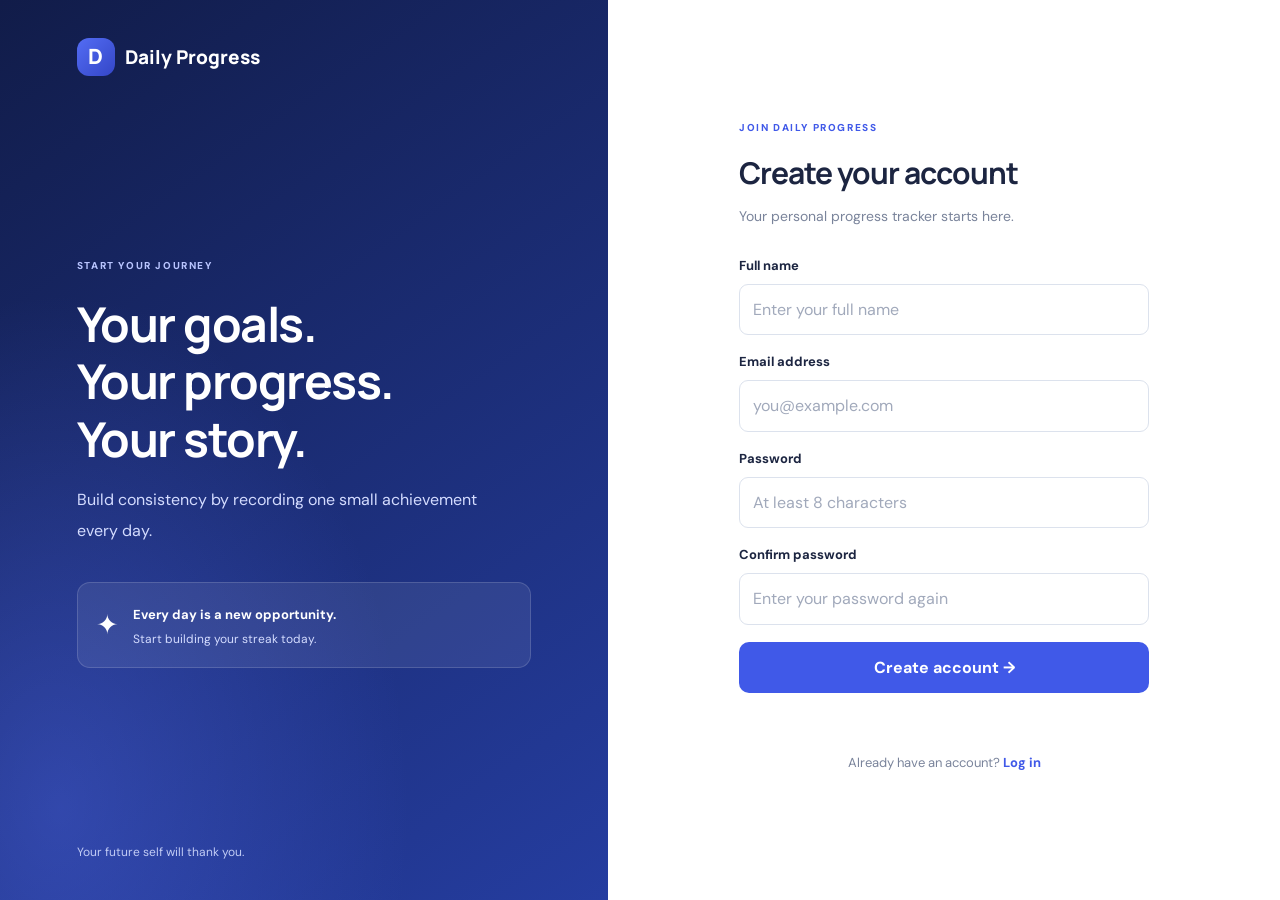
==== src/main/resources/static/signup.html @ e649d634 "Daily Progress Tracker" ====
<!DOCTYPE html>
<html lang="en">
<head>
    <meta charset="UTF-8">
    <meta name="viewport" content="width=device-width, initial-scale=1.0">
    <title>Create Account | Daily Progress</title>
    <link rel="stylesheet" href="style.css">
    <script src="auth.js" defer></script>
</head>
<body class="auth-page">

    <main class="auth-layout">
        <section class="auth-brand-panel">
            <a href="/signup.html" class="brand brand-light">
                <span class="brand-icon">D</span>
                <span>Daily Progress</span>
            </a>

            <div class="auth-promo">
                <span class="eyebrow">START YOUR JOURNEY</span>
                <h1>Your goals.<br>Your progress.<br>Your story.</h1>
                <p>Build consistency by recording one small achievement every day.</p>

                <div class="promo-stat">
                    <span class="promo-flame">✦</span>
                    <div>
                        <strong>Every day is a new opportunity.</strong>
                        <p>Start building your streak today.</p>
                    </div>
                </div>
            </div>
            <p class="brand-footer">Your future self will thank you.</p>
        </section>

        <section class="auth-form-panel">
            <div class="auth-form-container">
                <span class="eyebrow">JOIN DAILY PROGRESS</span>
                <h2>Create your account</h2>
                <p class="auth-description">Your personal progress tracker starts here.</p>

                <form id="signupForm">
                    <div class="form-group">
                        <label for="fullName">Full name</label>
                        <input
                            type="text"
                            id="fullName"
                            autocomplete="name"
                            placeholder="Enter your full name"
                            maxlength="100"
                            required>
                    </div>

                    <div class="form-group">
                        <label for="email">Email address</label>
                        <input
                            type="email"
                            id="email"
                            autocomplete="email"
                            placeholder="you@example.com"
                            maxlength="254"
                            required>
                    </div>

                    <div class="form-group">
                        <label for="password">Password</label>
                        <input
                            type="password"
                            id="password"
                            autocomplete="new-password"
                            placeholder="At least 8 characters"
                            minlength="8"
                            required>
                    </div>

                    <div class="form-group">
                        <label for="confirmPassword">Confirm password</label>
                        <input
                            type="password"
                            id="confirmPassword"
                            autocomplete="new-password"
                            placeholder="Enter your password again"
                            minlength="8"
                            required>
                    </div>

                    <button type="submit" id="signupButton" class="button button-primary full-width">
                        Create account →
                    </button>

                    <p id="authMessage" class="message" role="status"></p>
                </form>

                <p class="auth-switch">
                    Already have an account?
                    <a href="/login.html">Log in</a>
                </p>
            </div>
        </section>
    </main>

</body>
</html>
---- src/main/resources/static/style.css ----
@import url('https://fonts.googleapis.com/css2?family=DM+Sans:wght@400;500;600;700&family=Manrope:wght@400;500;600;700;800&display=swap');

:root {
    --navy: #172554;
    --blue: #4059e8;
    --blue-dark: #3045c6;
    --background: #f5f7fc;
    --surface: #ffffff;
    --text: #1c2541;
    --muted: #7a849b;
    --border: #e6eaf2;
    --green: #16865b;
    --red: #c62828;
    --shadow: 0 8px 30px rgba(25, 39, 75, 0.055);
}

* {
    box-sizing: border-box;
}

body {
    margin: 0;
    font-family: "DM Sans", Arial, sans-serif;
    background: var(--background);
    color: var(--text);
    line-height: 1.6;
}

button,
input,
textarea,
select {
    font: inherit;
}

button,
a {
    -webkit-tap-highlight-color: transparent;
}

a {
    color: var(--blue);
    text-decoration: none;
}

a:hover {
    text-decoration: underline;
}

h1,
h2,
h3,
p {
    margin-top: 0;
}

h1,
h2,
h3,
.brand {
    font-family: "Manrope", Arial, sans-serif;
}

/* Shared navigation */

.navbar {
    background: var(--surface);
    border-bottom: 1px solid var(--border);
    padding: 18px max(5%, calc((100% - 1200px) / 2));
    display: flex;
    justify-content: space-between;
    align-items: center;
    gap: 20px;
}

.brand {
    display: inline-flex;
    align-items: center;
    gap: 10px;
    font-size: 19px;
    font-weight: 800;
    color: var(--text);
    white-space: nowrap;
}

.brand:hover {
    text-decoration: none;
}

.brand-icon {
    width: 38px;
    height: 38px;
    border-radius: 12px;
    display: grid;
    place-items: center;
    color: white;
    background: linear-gradient(135deg, #536cf4, #3446c7);
    font-size: 21px;
    font-weight: 800;
}

.nav-actions {
    display: flex;
    align-items: center;
    gap: 16px;
}

.today-label {
    color: var(--muted);
    font-size: 13px;
}

/* Buttons */

.button {
    display: inline-flex;
    align-items: center;
    justify-content: center;
    gap: 8px;
    border: 1px solid transparent;
    border-radius: 10px;
    padding: 12px 18px;
    font-weight: 700;
    cursor: pointer;
    transition: background 0.2s, transform 0.2s;
}

.button:hover {
    transform: translateY(-1px);
}

.button:disabled {
    opacity: 0.65;
    cursor: wait;
    transform: none;
}

.button-primary {
    color: white;
    background: var(--blue);
}

.button-primary:hover {
    background: var(--blue-dark);
}

.button-outline {
    background: white;
    border-color: var(--border);
    color: var(--text);
}

.button-outline:hover {
    background: #f3f5fa;
}

.full-width {
    width: 100%;
}

/* Dashboard */

.dashboard-container {
    max-width: 1200px;
    padding: 0 24px;
    margin: 34px auto;
}

.welcome-section {
    display: flex;
    align-items: center;
    justify-content: space-between;
    gap: 20px;
    padding: 20px 0 28px;
}

.welcome-section h1 {
    font-size: clamp(28px, 4vw, 39px);
    letter-spacing: -1.5px;
    margin: 10px 0;
    line-height: 1.25;
}

.welcome-section h1 span {
    color: var(--blue);
}

.welcome-section p {
    color: var(--muted);
    margin-bottom: 0;
}

.eyebrow {
    display: inline-block;
    color: var(--blue);
    font-size: 10px;
    letter-spacing: 1.6px;
    font-weight: 800;
}

.welcome-symbol {
    display: grid;
    place-items: center;
    width: 76px;
    height: 76px;
    flex-shrink: 0;
    border-radius: 24px;
    background: #e9edff;
    color: var(--blue);
    font-size: 42px;
}

.stats-grid {
    display: grid;
    grid-template-columns: repeat(4, minmax(0, 1fr));
    gap: 18px;
    margin-bottom: 24px;
}

.stat-card {
    background: var(--surface);
    padding: 22px;
    border: 1px solid var(--border);
    border-radius: 16px;
    box-shadow: var(--shadow);
    min-width: 0;
}

.streak-card {
    background: linear-gradient(135deg, #fff9ef, #fff);
    border-color: #f5e8d4;
}

.stat-heading {
    display: flex;
    justify-content: space-between;
    align-items: center;
    gap: 8px;
    color: var(--muted);
    font-size: 13px;
    font-weight: 600;
}

.stat-icon {
    font-size: 20px;
}

.stat-number {
    display: flex;
    align-items: baseline;
    gap: 7px;
    margin: 15px 0 6px;
}

.stat-number strong {
    font-family: "Manrope", Arial, sans-serif;
    font-size: 34px;
    line-height: 1.2;
    letter-spacing: -1px;
}

.stat-number > span {
    color: var(--muted);
    font-size: 13px;
}

.stat-card p {
    color: var(--muted);
    font-size: 12px;
    margin: 0;
}

/* Content panels */

.content-grid {
    display: grid;
    grid-template-columns: minmax(280px, 0.85fr) minmax(0, 1.4fr);
    gap: 24px;
    align-items: start;
}

.panel {
    min-width: 0;
    padding: 25px;
    background: var(--surface);
    border: 1px solid var(--border);
    border-radius: 16px;
    box-shadow: var(--shadow);
}

.panel-heading {
    display: flex;
    align-items: center;
    justify-content: space-between;
    gap: 14px;
    margin-bottom: 24px;
}

.panel-heading h2 {
    font-size: 19px;
    letter-spacing: -0.5px;
    margin: 5px 0 0;
}

.heading-symbol {
    width: 39px;
    height: 39px;
    display: grid;
    place-items: center;
    border-radius: 12px;
    background: #eef0ff;
    color: var(--blue);
    font-size: 26px;
}

.history-count {
    padding: 6px 10px;
    border-radius: 8px;
    background: #f0f2ff;
    color: var(--blue);
    font-size: 12px;
    white-space: nowrap;
}

/* Forms */

form {
    display: flex;
    flex-direction: column;
    gap: 9px;
}

.form-group {
    display: flex;
    flex-direction: column;
    gap: 7px;
    margin-bottom: 8px;
}

.form-group label {
    font-size: 13px;
    font-weight: 700;
}

.form-group input,
.form-group textarea,
.form-group select {
    display: block;
    width: 100%;
    min-width: 0;
    padding: 12px 13px;
    border: 1px solid #dce2ed;
    border-radius: 9px;
    color: var(--text);
    background: #fff;
    outline: none;
    transition: border-color 0.2s, box-shadow 0.2s;
}

.form-group input,
.form-group select {
    min-height: 45px;
}

.form-group textarea {
    resize: vertical;
    min-height: 100px;
}

.form-group input::placeholder,
.form-group textarea::placeholder {
    color: #a1a9bb;
}

.form-group input:focus,
.form-group textarea:focus,
.form-group select:focus {
    border-color: var(--blue);
    box-shadow: 0 0 0 3px rgba(64, 89, 232, 0.11);
}

.message {
    min-height: 20px;
    margin: 6px 0 0;
    font-size: 13px;
    overflow-wrap: anywhere;
}

.message.error {
    color: var(--red);
}

.message.success {
    color: var(--green);
}

/* Task history */

.task-list {
    display: flex;
    flex-direction: column;
    gap: 13px;
}

.task-card {
    padding: 17px;
    border: 1px solid var(--border);
    border-radius: 12px;
    background: #fff;
    min-width: 0;
}

.task-card-top {
    display: flex;
    align-items: flex-start;
    justify-content: space-between;
    gap: 12px;
}

.task-card h3 {
    margin: 0 0 5px;
    font-size: 16px;
    overflow-wrap: anywhere;
}

.task-date {
    color: var(--muted);
    font-size: 12px;
}

.task-description {
    margin: 12px 0;
    color: #64708a;
    font-size: 13px;
    white-space: pre-wrap;
    overflow-wrap: anywhere;
}

.status {
    flex-shrink: 0;
    display: inline-block;
    padding: 5px 9px;
    border-radius: 20px;
    font-size: 10px;
    font-weight: 800;
}

.status.COMPLETED {
    color: #157347;
    background: #e4f7ec;
}

.status.IN_PROGRESS {
    color: #96620a;
    background: #fff3d6;
}

.task-actions {
    display: flex;
    gap: 8px;
    flex-wrap: wrap;
}

.task-actions .button {
    padding: 8px 11px;
    font-size: 12px;
}

.button-delete {
    background: #fff0f0;
    color: #bd3131;
}

.button-delete:hover {
    background: #ffe0e0;
}

.empty-state {
    padding: 45px 15px;
    text-align: center;
}

.empty-icon {
    margin: 0 auto 15px;
    width: 55px;
    height: 55px;
    border-radius: 17px;
    display: grid;
    place-items: center;
    background: #eef0ff;
    color: var(--blue);
    font-size: 28px;
}

.empty-state h3 {
    margin-bottom: 7px;
    font-size: 16px;
}

.empty-state p {
    color: var(--muted);
    font-size: 13px;
}

.footer {
    text-align: center;
    color: var(--muted);
    font-size: 12px;
    padding: 30px 0 10px;
}

/* Login and signup */

.auth-page {
    min-height: 100vh;
    background: #fff;
}

.auth-layout {
    display: grid;
    grid-template-columns: minmax(0, 0.95fr) minmax(0, 1.05fr);
    min-height: 100vh;
}

.auth-brand-panel {
    display: flex;
    flex-direction: column;
    justify-content: space-between;
    padding: 38px clamp(25px, 6vw, 80px);
    color: white;
    background:
        radial-gradient(ellipse at 10% 90%, rgba(89, 115, 255, 0.34), transparent 45%),
        linear-gradient(145deg, #111c49, #253da0);
}

.brand-light {
    color: white;
    align-self: flex-start;
}

.auth-promo {
    max-width: 490px;
    padding: 55px 0;
}

.auth-promo .eyebrow {
    color: #b9c5ff;
}

.auth-promo h1 {
    font-size: clamp(32px, 4vw, 48px);
    line-height: 1.2;
    letter-spacing: -1.5px;
    margin: 18px 0;
}

.auth-promo > p {
    max-width: 420px;
    color: #d4dcff;
    line-height: 1.9;
}

.promo-stat {
    display: flex;
    align-items: center;
    gap: 14px;
    margin-top: 36px;
    padding: 18px;
    border: 1px solid rgba(255, 255, 255, 0.15);
    background: rgba(255, 255, 255, 0.08);
    border-radius: 13px;
}

.promo-flame {
    font-size: 27px;
}

.promo-stat strong {
    font-size: 13px;
}

.promo-stat p {
    color: #d4dcff;
    margin: 3px 0 0;
    font-size: 12px;
}

.brand-footer {
    margin: 0;
    color: #c2ccf5;
    font-size: 12px;
}

.auth-form-panel {
    display: flex;
    justify-content: center;
    align-items: center;
    padding: 45px 25px;
}

.auth-form-container {
    width: 100%;
    max-width: 410px;
}

.auth-form-container h2 {
    margin: 10px 0 8px;
    font-size: 30px;
    letter-spacing: -1px;
}

.auth-description {
    color: var(--muted);
    font-size: 14px;
    margin-bottom: 29px;
}

.auth-form-container .auth-switch {
    text-align: center;
    color: var(--muted);
    font-size: 13px;
    margin-top: 25px;
}

.auth-switch a {
    font-weight: 700;
}

/* Responsive layout */

@media (max-width: 950px) {
    .stats-grid {
        grid-template-columns: repeat(2, minmax(0, 1fr));
    }

    .content-grid {
        grid-template-columns: 1fr;
    }

    .auth-layout {
        grid-template-columns: 1fr;
    }

    .auth-brand-panel {
        min-height: 330px;
        padding: 28px;
    }

    .auth-promo {
        padding: 35px 0 10px;
    }

    .auth-promo h1 {
        font-size: 34px;
    }

    .brand-footer {
        margin-top: 25px;
    }
}

@media (max-width: 560px) {
    .navbar {
        padding: 14px 16px;
        gap: 10px;
    }

    .brand {
        font-size: 15px;
        gap: 7px;
    }

    .brand-icon {
        width: 33px;
        height: 33px;
    }

    .nav-actions {
        gap: 8px;
    }

    .today-label {
        display: none;
    }

    .nav-actions .button {
        padding: 9px 11px;
        font-size: 12px;
    }

    .dashboard-container {
        margin: 20px auto;
        padding: 0 14px;
    }

    .welcome-section {
        padding: 10px 0 22px;
    }

    .welcome-section h1 {
        font-size: 27px;
    }

    .welcome-section p {
        font-size: 13px;
    }

    .welcome-symbol {
        width: 45px;
        height: 45px;
        border-radius: 14px;
        font-size: 27px;
    }

    .stats-grid {
        gap: 10px;
    }

    .stat-card {
        padding: 15px;
        border-radius: 12px;
    }

    .stat-heading {
        font-size: 11px;
    }

    .stat-number strong {
        font-size: 28px;
    }

    .stat-card p {
        font-size: 10px;
    }

    .panel {
        padding: 17px;
        border-radius: 12px;
    }

    .panel-heading h2 {
        font-size: 16px;
    }

    .auth-brand-panel {
        min-height: auto;
    }

    .auth-promo h1 {
        font-size: 31px;
    }

    .auth-form-panel {
        padding: 35px 20px;
    }

    .auth-form-container h2 {
        font-size: 25px;
    }
}
/* Success and error toast popup */

.toast {
    position: fixed;
    top: 24px;
    right: 24px;
    z-index: 9999;

    display: flex;
    align-items: center;
    gap: 12px;

    min-width: 300px;
    max-width: calc(100vw - 32px);
    padding: 17px 22px;

    color: white;
    background: #70ed78;
    border-radius: 4px;
    box-shadow: 0 5px 16px rgba(0, 0, 0, 0.18);

    font-size: 15px;
    font-weight: 600;

    animation: toastAppear 0.35s ease-out;
}

.toast-icon {
    font-size: 25px;
    font-weight: bold;
}

.toast.error {
    background: #e74c3c;
}

.toast.info {
    background: #4059e8;
}

.toast.hide {
    animation: toastDisappear 0.3s ease-in forwards;
}

@keyframes toastAppear {
    from {
        opacity: 0;
        transform: translateY(-15px);
    }
    to {
        opacity: 1;
        transform: translateY(0);
    }
}

@keyframes toastDisappear {
    to {
        opacity: 0;
        transform: translateY(-12px);
    }
}

@media (max-width: 480px) {
    .toast {
        top: 12px;
        right: 12px;
        left: 12px;
        min-width: 0;
    }
    
/* Compact success and error notifications */
.toast {
    position: fixed !important;
    top: 20px !important;
    right: 20px !important;
    left: auto !important;
    bottom: auto !important;

    display: flex;
    align-items: center;
    gap: 10px;

    width: max-content !important;
    min-width: 0 !important;
    max-width: calc(100vw - 40px) !important;
    padding: 12px 20px !important;

    background: #55dc72;
    color: #ffffff;
    border-radius: 6px;
    box-shadow: 0 4px 14px rgba(0, 0, 0, 0.15);

    font-size: 14px !important;
    font-weight: 600;
    z-index: 99999;
}

.toast.error {
    background: #e74c3c;
}

.toast.info {
    background: #4059e8;
}

.toast-icon {
    font-size: 20px;
    flex-shrink: 0;
}

@media (max-width: 480px) {
    .toast {
        top: 12px !important;
        right: 12px !important;
        max-width: calc(100vw - 24px) !important;
    }
}
    
}
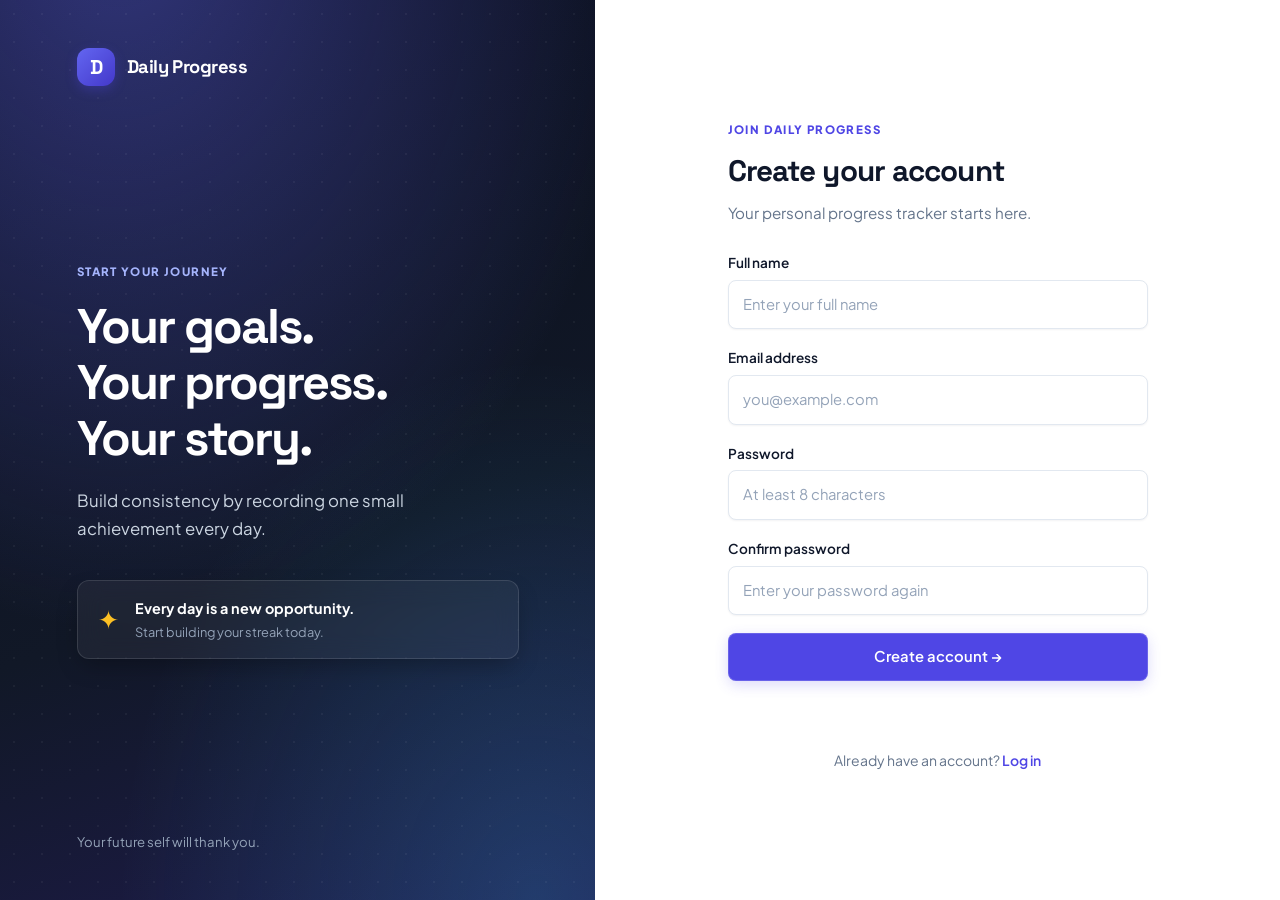
==== commit c4e045b2: "updated css" ====
--- a/src/main/resources/static/signup.html
+++ b/src/main/resources/static/signup.html
@@ -10,6 +10,7 @@
 <body class="auth-page">
 
     <main class="auth-layout">
+        <!-- Left Brand & Value Proposition Panel -->
         <section class="auth-brand-panel">
             <a href="/signup.html" class="brand brand-light">
                 <span class="brand-icon">D</span>
@@ -29,9 +30,11 @@
                     </div>
                 </div>
             </div>
+            
             <p class="brand-footer">Your future self will thank you.</p>
         </section>
 
+        <!-- Right Sign Up Form Panel -->
         <section class="auth-form-panel">
             <div class="auth-form-container">
                 <span class="eyebrow">JOIN DAILY PROGRESS</span>
--- a/src/main/resources/static/style.css
+++ b/src/main/resources/static/style.css
@@ -1,86 +1,115 @@
-@import url('https://fonts.googleapis.com/css2?family=DM+Sans:wght@400;500;600;700&family=Manrope:wght@400;500;600;700;800&display=swap');
+@import url('https://fonts.googleapis.com/css2?family=Plus+Jakarta+Sans:wght@400;500;600;700;800&family=Space+Grotesk:wght@500;600;700&display=swap');
 
 :root {
-    --navy: #172554;
-    --blue: #4059e8;
-    --blue-dark: #3045c6;
-    --background: #f5f7fc;
+    /* Brand & Accent Colors */
+    --primary: #4f46e5;
+    --primary-hover: #4338ca;
+    --primary-light: #eef2ff;
+    --primary-glow: rgba(79, 70, 229, 0.2);
+
+    /* Neutral System */
+    --background: #f8fafc;
     --surface: #ffffff;
-    --text: #1c2541;
-    --muted: #7a849b;
-    --border: #e6eaf2;
-    --green: #16865b;
-    --red: #c62828;
-    --shadow: 0 8px 30px rgba(25, 39, 75, 0.055);
-}
-
-* {
+    --surface-hover: #f1f5f9;
+    --text: #0f172a;
+    --text-muted: #64748b;
+    --text-subtle: #94a3b8;
+    --border: #e2e8f0;
+    --border-hover: #cbd5e1;
+
+    /* Status Colors */
+    --green: #10b981;
+    --green-bg: #ecfdf5;
+    --green-text: #065f46;
+    --amber: #f59e0b;
+    --amber-bg: #fffbeb;
+    --amber-text: #92400e;
+    --red: #ef4444;
+    --red-bg: #fef2f2;
+    --red-text: #991b1b;
+
+    /* Elevation & Shadows */
+    --shadow-xs: 0 1px 2px 0 rgba(15, 23, 42, 0.05);
+    --shadow-sm: 0 2px 4px -1px rgba(15, 23, 42, 0.06), 0 1px 2px -1px rgba(15, 23, 42, 0.04);
+    --shadow-md: 0 8px 24px -4px rgba(15, 23, 42, 0.08), 0 4px 8px -2px rgba(15, 23, 42, 0.04);
+    --shadow-lg: 0 20px 30px -8px rgba(15, 23, 42, 0.1), 0 10px 10px -5px rgba(15, 23, 42, 0.04);
+
+    /* Radii */
+    --radius-sm: 8px;
+    --radius-md: 12px;
+    --radius-lg: 18px;
+    --radius-full: 9999px;
+}
+
+/* Base Reset */
+*, *::before, *::after {
     box-sizing: border-box;
 }
 
 body {
     margin: 0;
-    font-family: "DM Sans", Arial, sans-serif;
+    font-family: "Plus Jakarta Sans", system-ui, -apple-system, sans-serif;
     background: var(--background);
     color: var(--text);
     line-height: 1.6;
-}
-
-button,
-input,
-textarea,
-select {
+    -webkit-font-smoothing: antialiased;
+}
+
+button, input, textarea, select {
     font: inherit;
 }
 
-button,
+button, a {
+    -webkit-tap-highlight-color: transparent;
+}
+
 a {
-    -webkit-tap-highlight-color: transparent;
-}
-
-a {
-    color: var(--blue);
+    color: var(--primary);
     text-decoration: none;
+    font-weight: 600;
+    transition: color 0.2s ease;
 }
 
 a:hover {
+    color: var(--primary-hover);
     text-decoration: underline;
 }
 
-h1,
-h2,
-h3,
-p {
+h1, h2, h3, p {
     margin-top: 0;
 }
 
-h1,
-h2,
-h3,
-.brand {
-    font-family: "Manrope", Arial, sans-serif;
-}
-
-/* Shared navigation */
+h1, h2, h3, .brand {
+    font-family: "Space Grotesk", "Plus Jakarta Sans", system-ui, sans-serif;
+    letter-spacing: -0.03em;
+}
+
+/* ==========================================================================
+   Navigation
+   ========================================================================== */
 
 .navbar {
-    background: var(--surface);
+    background: rgba(255, 255, 255, 0.85);
+    backdrop-filter: blur(12px);
+    -webkit-backdrop-filter: blur(12px);
     border-bottom: 1px solid var(--border);
-    padding: 18px max(5%, calc((100% - 1200px) / 2));
+    padding: 16px max(6%, calc((100% - 1200px) / 2));
     display: flex;
     justify-content: space-between;
     align-items: center;
-    gap: 20px;
+    position: sticky;
+    top: 0;
+    z-index: 50;
 }
 
 .brand {
     display: inline-flex;
     align-items: center;
-    gap: 10px;
-    font-size: 19px;
-    font-weight: 800;
+    gap: 12px;
+    font-size: 1.15rem;
+    font-weight: 700;
     color: var(--text);
-    white-space: nowrap;
+    text-decoration: none;
 }
 
 .brand:hover {
@@ -90,13 +119,14 @@
 .brand-icon {
     width: 38px;
     height: 38px;
-    border-radius: 12px;
+    border-radius: var(--radius-md);
     display: grid;
     place-items: center;
-    color: white;
-    background: linear-gradient(135deg, #536cf4, #3446c7);
-    font-size: 21px;
+    color: #ffffff;
+    background: linear-gradient(135deg, #6366f1, #4338ca);
+    font-size: 1.25rem;
     font-weight: 800;
+    box-shadow: 0 4px 12px rgba(79, 70, 229, 0.3);
 }
 
 .nav-actions {
@@ -106,11 +136,14 @@
 }
 
 .today-label {
-    color: var(--muted);
-    font-size: 13px;
-}
-
-/* Buttons */
+    color: var(--text-muted);
+    font-size: 0.85rem;
+    font-weight: 500;
+}
+
+/* ==========================================================================
+   Buttons
+   ========================================================================== */
 
 .button {
     display: inline-flex;
@@ -118,117 +151,173 @@
     justify-content: center;
     gap: 8px;
     border: 1px solid transparent;
-    border-radius: 10px;
-    padding: 12px 18px;
-    font-weight: 700;
+    border-radius: var(--radius-sm);
+    padding: 11px 20px;
+    font-size: 0.925rem;
+    font-weight: 600;
     cursor: pointer;
-    transition: background 0.2s, transform 0.2s;
+    transition: all 0.2s cubic-bezier(0.16, 1, 0.3, 1);
+    box-shadow: var(--shadow-xs);
 }
 
 .button:hover {
-    transform: translateY(-1px);
+    transform: translateY(-1.5px);
+}
+
+.button:active {
+    transform: translateY(0);
 }
 
 .button:disabled {
-    opacity: 0.65;
-    cursor: wait;
+    opacity: 0.6;
+    cursor: not-allowed;
     transform: none;
 }
 
 .button-primary {
-    color: white;
-    background: var(--blue);
+    color: #ffffff;
+    background: var(--primary);
+    border-color: rgba(255, 255, 255, 0.15);
+    box-shadow: 0 4px 14px var(--primary-glow);
 }
 
 .button-primary:hover {
-    background: var(--blue-dark);
+    background: var(--primary-hover);
+    box-shadow: 0 6px 18px rgba(67, 56, 202, 0.3);
 }
 
 .button-outline {
-    background: white;
+    background: var(--surface);
     border-color: var(--border);
     color: var(--text);
 }
 
 .button-outline:hover {
-    background: #f3f5fa;
+    background: var(--surface-hover);
+    border-color: var(--border-hover);
+}
+
+/* Logout Button: Normal state looks clean, turns red when cursor hovers */
+.button-logout,
+.button-danger,
+#logoutBtn,
+#logoutButton {
+    background: var(--surface);
+    color: var(--text);
+    border: 1px solid var(--border);
+    transition: all 0.2s ease;
+}
+
+.button-logout:hover,
+.button-danger:hover,
+#logoutBtn:hover,
+#logoutButton:hover {
+    background: #ef4444;
+    color: #ffffff;
+    border-color: #ef4444;
+    box-shadow: 0 4px 12px rgba(239, 68, 68, 0.25);
+    transform: translateY(-1.5px);
+}
+
+.button-logout:active,
+.button-danger:active,
+#logoutBtn:active,
+#logoutButton:active {
+    background: #dc2626;
+    border-color: #dc2626;
+    color: #ffffff;
+    transform: translateY(0);
+}
+
+.button-delete {
+    background: var(--red-bg);
+    color: var(--red-text);
+    border-color: #fecaca;
+}
+
+.button-delete:hover {
+    background: #fee2e2;
 }
 
 .full-width {
     width: 100%;
 }
 
-/* Dashboard */
+/* ==========================================================================
+   Dashboard Page
+   ========================================================================== */
 
 .dashboard-container {
     max-width: 1200px;
     padding: 0 24px;
-    margin: 34px auto;
+    margin: 36px auto;
 }
 
 .welcome-section {
     display: flex;
     align-items: center;
     justify-content: space-between;
-    gap: 20px;
-    padding: 20px 0 28px;
+    gap: 24px;
+    padding: 12px 0 32px;
 }
 
 .welcome-section h1 {
-    font-size: clamp(28px, 4vw, 39px);
-    letter-spacing: -1.5px;
-    margin: 10px 0;
-    line-height: 1.25;
+    font-size: clamp(1.8rem, 3.5vw, 2.5rem);
+    margin: 8px 0 4px;
+    line-height: 1.2;
 }
 
 .welcome-section h1 span {
-    color: var(--blue);
+    color: var(--primary);
 }
 
 .welcome-section p {
-    color: var(--muted);
+    color: var(--text-muted);
+    font-size: 1rem;
     margin-bottom: 0;
 }
 
 .eyebrow {
     display: inline-block;
-    color: var(--blue);
-    font-size: 10px;
-    letter-spacing: 1.6px;
+    color: var(--primary);
+    font-size: 0.72rem;
+    letter-spacing: 0.12em;
     font-weight: 800;
-}
-
+    text-transform: uppercase;
+}
+
+/* Removed symbol next to welcome text */
 .welcome-symbol {
-    display: grid;
-    place-items: center;
-    width: 76px;
-    height: 76px;
-    flex-shrink: 0;
-    border-radius: 24px;
-    background: #e9edff;
-    color: var(--blue);
-    font-size: 42px;
-}
+    display: none !important;
+}
+
+/* Stats */
 
 .stats-grid {
     display: grid;
     grid-template-columns: repeat(4, minmax(0, 1fr));
     gap: 18px;
-    margin-bottom: 24px;
+    margin-bottom: 30px;
 }
 
 .stat-card {
     background: var(--surface);
     padding: 22px;
     border: 1px solid var(--border);
-    border-radius: 16px;
-    box-shadow: var(--shadow);
-    min-width: 0;
+    border-radius: var(--radius-md);
+    box-shadow: var(--shadow-sm);
+    transition: all 0.2s ease;
+}
+
+.stat-card:hover {
+    box-shadow: var(--shadow-md);
+    transform: translateY(-2px);
+    border-color: var(--border-hover);
 }
 
 .streak-card {
-    background: linear-gradient(135deg, #fff9ef, #fff);
-    border-color: #f5e8d4;
+    background: linear-gradient(145deg, #fffcf5, #ffffff);
+    border-color: #fed7aa;
 }
 
 .stat-heading {
@@ -236,56 +325,57 @@
     justify-content: space-between;
     align-items: center;
     gap: 8px;
-    color: var(--muted);
-    font-size: 13px;
+    color: var(--text-muted);
+    font-size: 0.8rem;
     font-weight: 600;
+    text-transform: uppercase;
+    letter-spacing: 0.05em;
 }
 
 .stat-icon {
-    font-size: 20px;
+    font-size: 1.2rem;
 }
 
 .stat-number {
     display: flex;
     align-items: baseline;
-    gap: 7px;
-    margin: 15px 0 6px;
+    gap: 8px;
+    margin: 14px 0 6px;
 }
 
 .stat-number strong {
-    font-family: "Manrope", Arial, sans-serif;
-    font-size: 34px;
-    line-height: 1.2;
-    letter-spacing: -1px;
+    font-family: "Space Grotesk", sans-serif;
+    font-size: 2.1rem;
+    line-height: 1;
+    color: var(--text);
 }
 
 .stat-number > span {
-    color: var(--muted);
-    font-size: 13px;
+    color: var(--text-muted);
+    font-size: 0.85rem;
 }
 
 .stat-card p {
-    color: var(--muted);
-    font-size: 12px;
+    color: var(--text-muted);
+    font-size: 0.8rem;
     margin: 0;
 }
 
-/* Content panels */
+/* Panels */
 
 .content-grid {
     display: grid;
-    grid-template-columns: minmax(280px, 0.85fr) minmax(0, 1.4fr);
+    grid-template-columns: minmax(320px, 0.9fr) minmax(0, 1.4fr);
     gap: 24px;
     align-items: start;
 }
 
 .panel {
-    min-width: 0;
-    padding: 25px;
     background: var(--surface);
+    padding: 26px;
     border: 1px solid var(--border);
-    border-radius: 16px;
-    box-shadow: var(--shadow);
+    border-radius: var(--radius-lg);
+    box-shadow: var(--shadow-sm);
 }
 
 .panel-heading {
@@ -293,53 +383,55 @@
     align-items: center;
     justify-content: space-between;
     gap: 14px;
-    margin-bottom: 24px;
+    margin-bottom: 22px;
 }
 
 .panel-heading h2 {
-    font-size: 19px;
-    letter-spacing: -0.5px;
-    margin: 5px 0 0;
+    font-size: 1.25rem;
+    margin: 4px 0 0;
 }
 
 .heading-symbol {
-    width: 39px;
-    height: 39px;
+    width: 42px;
+    height: 42px;
     display: grid;
     place-items: center;
-    border-radius: 12px;
-    background: #eef0ff;
-    color: var(--blue);
-    font-size: 26px;
+    border-radius: var(--radius-md);
+    background: var(--primary-light);
+    color: var(--primary);
+    font-size: 1.4rem;
 }
 
 .history-count {
-    padding: 6px 10px;
-    border-radius: 8px;
-    background: #f0f2ff;
-    color: var(--blue);
-    font-size: 12px;
-    white-space: nowrap;
-}
-
-/* Forms */
+    padding: 4px 10px;
+    border-radius: var(--radius-full);
+    background: var(--primary-light);
+    color: var(--primary);
+    font-size: 0.75rem;
+    font-weight: 700;
+}
+
+/* ==========================================================================
+   Forms & Controls
+   ========================================================================== */
 
 form {
     display: flex;
     flex-direction: column;
-    gap: 9px;
+    gap: 12px;
 }
 
 .form-group {
     display: flex;
     flex-direction: column;
-    gap: 7px;
-    margin-bottom: 8px;
+    gap: 6px;
+    margin-bottom: 6px;
 }
 
 .form-group label {
-    font-size: 13px;
-    font-weight: 700;
+    font-size: 0.85rem;
+    font-weight: 600;
+    color: var(--text);
 }
 
 .form-group input,
@@ -347,19 +439,20 @@
 .form-group select {
     display: block;
     width: 100%;
-    min-width: 0;
-    padding: 12px 13px;
-    border: 1px solid #dce2ed;
-    border-radius: 9px;
+    padding: 12px 14px;
+    border: 1px solid var(--border);
+    border-radius: var(--radius-sm);
     color: var(--text);
-    background: #fff;
+    background: #ffffff;
+    font-size: 0.925rem;
     outline: none;
-    transition: border-color 0.2s, box-shadow 0.2s;
+    transition: all 0.2s ease;
+    box-shadow: var(--shadow-xs);
 }
 
 .form-group input,
 .form-group select {
-    min-height: 45px;
+    min-height: 46px;
 }
 
 .form-group textarea {
@@ -369,20 +462,27 @@
 
 .form-group input::placeholder,
 .form-group textarea::placeholder {
-    color: #a1a9bb;
+    color: var(--text-subtle);
+}
+
+.form-group input:hover,
+.form-group textarea:hover,
+.form-group select:hover {
+    border-color: var(--border-hover);
 }
 
 .form-group input:focus,
 .form-group textarea:focus,
 .form-group select:focus {
-    border-color: var(--blue);
-    box-shadow: 0 0 0 3px rgba(64, 89, 232, 0.11);
+    border-color: var(--primary);
+    box-shadow: 0 0 0 4px var(--primary-glow);
 }
 
 .message {
     min-height: 20px;
-    margin: 6px 0 0;
-    font-size: 13px;
+    margin: 8px 0 0;
+    font-size: 0.85rem;
+    font-weight: 500;
     overflow-wrap: anywhere;
 }
 
@@ -394,20 +494,27 @@
     color: var(--green);
 }
 
-/* Task history */
+/* ==========================================================================
+   Task Cards & States
+   ========================================================================== */
 
 .task-list {
     display: flex;
     flex-direction: column;
-    gap: 13px;
+    gap: 12px;
 }
 
 .task-card {
-    padding: 17px;
+    padding: 18px;
     border: 1px solid var(--border);
-    border-radius: 12px;
-    background: #fff;
-    min-width: 0;
+    border-radius: var(--radius-md);
+    background: var(--surface);
+    transition: all 0.2s ease;
+}
+
+.task-card:hover {
+    border-color: var(--border-hover);
+    box-shadow: var(--shadow-sm);
 }
 
 .task-card-top {
@@ -418,20 +525,21 @@
 }
 
 .task-card h3 {
-    margin: 0 0 5px;
-    font-size: 16px;
-    overflow-wrap: anywhere;
+    margin: 0 0 4px;
+    font-size: 1rem;
+    font-weight: 700;
 }
 
 .task-date {
-    color: var(--muted);
-    font-size: 12px;
+    color: var(--text-subtle);
+    font-size: 0.775rem;
 }
 
 .task-description {
-    margin: 12px 0;
-    color: #64708a;
-    font-size: 13px;
+    margin: 10px 0 14px;
+    color: var(--text-muted);
+    font-size: 0.875rem;
+    line-height: 1.5;
     white-space: pre-wrap;
     overflow-wrap: anywhere;
 }
@@ -439,20 +547,24 @@
 .status {
     flex-shrink: 0;
     display: inline-block;
-    padding: 5px 9px;
-    border-radius: 20px;
-    font-size: 10px;
-    font-weight: 800;
+    padding: 4px 10px;
+    border-radius: var(--radius-full);
+    font-size: 0.7rem;
+    font-weight: 700;
+    letter-spacing: 0.04em;
+    text-transform: uppercase;
 }
 
 .status.COMPLETED {
-    color: #157347;
-    background: #e4f7ec;
+    color: var(--green-text);
+    background: var(--green-bg);
+    border: 1px solid rgba(16, 185, 129, 0.2);
 }
 
 .status.IN_PROGRESS {
-    color: #96620a;
-    background: #fff3d6;
+    color: var(--amber-text);
+    background: var(--amber-bg);
+    border: 1px solid rgba(245, 158, 11, 0.25);
 }
 
 .task-actions {
@@ -462,350 +574,255 @@
 }
 
 .task-actions .button {
-    padding: 8px 11px;
-    font-size: 12px;
-}
-
-.button-delete {
-    background: #fff0f0;
-    color: #bd3131;
-}
-
-.button-delete:hover {
-    background: #ffe0e0;
+    padding: 6px 12px;
+    font-size: 0.8rem;
+    border-radius: 6px;
 }
 
 .empty-state {
-    padding: 45px 15px;
+    padding: 50px 20px;
     text-align: center;
 }
 
 .empty-icon {
-    margin: 0 auto 15px;
-    width: 55px;
-    height: 55px;
-    border-radius: 17px;
+    margin: 0 auto 16px;
+    width: 58px;
+    height: 58px;
+    border-radius: var(--radius-lg);
     display: grid;
     place-items: center;
-    background: #eef0ff;
-    color: var(--blue);
-    font-size: 28px;
+    background: var(--primary-light);
+    color: var(--primary);
+    font-size: 1.8rem;
 }
 
 .empty-state h3 {
-    margin-bottom: 7px;
-    font-size: 16px;
+    margin-bottom: 6px;
+    font-size: 1.05rem;
 }
 
 .empty-state p {
-    color: var(--muted);
-    font-size: 13px;
+    color: var(--text-muted);
+    font-size: 0.875rem;
 }
 
 .footer {
     text-align: center;
-    color: var(--muted);
-    font-size: 12px;
-    padding: 30px 0 10px;
-}
-
-/* Login and signup */
+    color: var(--text-subtle);
+    font-size: 0.8rem;
+    padding: 36px 0 16px;
+}
+
+/* ==========================================================================
+   Auth Layout (Sign Up & Login)
+   ========================================================================== */
 
 .auth-page {
     min-height: 100vh;
-    background: #fff;
+    background: #ffffff;
 }
 
 .auth-layout {
     display: grid;
-    grid-template-columns: minmax(0, 0.95fr) minmax(0, 1.05fr);
+    grid-template-columns: minmax(0, 1fr) minmax(0, 1.15fr);
     min-height: 100vh;
 }
 
+/* Brand Side Hero */
 .auth-brand-panel {
     display: flex;
     flex-direction: column;
     justify-content: space-between;
-    padding: 38px clamp(25px, 6vw, 80px);
-    color: white;
+    padding: 48px clamp(32px, 6vw, 84px);
+    color: #ffffff;
     background:
-        radial-gradient(ellipse at 10% 90%, rgba(89, 115, 255, 0.34), transparent 45%),
-        linear-gradient(145deg, #111c49, #253da0);
+        radial-gradient(ellipse 90% 80% at 20% -10%, rgba(99, 102, 241, 0.45), transparent),
+        radial-gradient(ellipse 70% 60% at 90% 100%, rgba(56, 189, 248, 0.2), transparent),
+        linear-gradient(160deg, #090d1a, #111827 60%, #1e1b4b);
+    position: relative;
+    overflow: hidden;
+}
+
+.auth-brand-panel::before {
+    content: "";
+    position: absolute;
+    inset: 0;
+    background-image: radial-gradient(rgba(255, 255, 255, 0.08) 1px, transparent 1px);
+    background-size: 28px 28px;
+    pointer-events: none;
+    opacity: 0.6;
 }
 
 .brand-light {
-    color: white;
+    color: #ffffff;
     align-self: flex-start;
+    position: relative;
+    z-index: 2;
 }
 
 .auth-promo {
     max-width: 490px;
-    padding: 55px 0;
+    padding: 48px 0;
+    position: relative;
+    z-index: 2;
 }
 
 .auth-promo .eyebrow {
-    color: #b9c5ff;
+    color: #a5b4fc;
 }
 
 .auth-promo h1 {
-    font-size: clamp(32px, 4vw, 48px);
-    line-height: 1.2;
-    letter-spacing: -1.5px;
-    margin: 18px 0;
+    font-size: clamp(2rem, 3.8vw, 3.1rem);
+    line-height: 1.15;
+    letter-spacing: -0.04em;
+    margin: 16px 0 20px;
+    color: #ffffff;
 }
 
 .auth-promo > p {
     max-width: 420px;
-    color: #d4dcff;
-    line-height: 1.9;
+    color: #cbd5e1;
+    font-size: 1.05rem;
+    line-height: 1.7;
 }
 
 .promo-stat {
     display: flex;
     align-items: center;
-    gap: 14px;
+    gap: 16px;
     margin-top: 36px;
-    padding: 18px;
-    border: 1px solid rgba(255, 255, 255, 0.15);
-    background: rgba(255, 255, 255, 0.08);
-    border-radius: 13px;
+    padding: 16px 20px;
+    border: 1px solid rgba(255, 255, 255, 0.12);
+    background: rgba(255, 255, 255, 0.05);
+    backdrop-filter: blur(12px);
+    -webkit-backdrop-filter: blur(12px);
+    border-radius: var(--radius-md);
+    box-shadow: 0 10px 25px -5px rgba(0, 0, 0, 0.3);
 }
 
 .promo-flame {
-    font-size: 27px;
+    font-size: 1.6rem;
+    color: #fbbf24;
 }
 
 .promo-stat strong {
-    font-size: 13px;
+    display: block;
+    font-size: 0.9rem;
+    color: #ffffff;
 }
 
 .promo-stat p {
-    color: #d4dcff;
-    margin: 3px 0 0;
-    font-size: 12px;
+    color: #94a3b8;
+    margin: 2px 0 0;
+    font-size: 0.8rem;
 }
 
 .brand-footer {
     margin: 0;
-    color: #c2ccf5;
-    font-size: 12px;
-}
-
+    color: #94a3b8;
+    font-size: 0.825rem;
+    position: relative;
+    z-index: 2;
+}
+
+/* Form Side */
 .auth-form-panel {
     display: flex;
     justify-content: center;
     align-items: center;
-    padding: 45px 25px;
+    padding: 48px 32px;
+    background: #ffffff;
 }
 
 .auth-form-container {
     width: 100%;
-    max-width: 410px;
+    max-width: 420px;
+    animation: fadeIn 0.4s ease-out;
 }
 
 .auth-form-container h2 {
-    margin: 10px 0 8px;
-    font-size: 30px;
-    letter-spacing: -1px;
+    margin: 8px 0 6px;
+    font-size: 1.85rem;
+    color: var(--text);
 }
 
 .auth-description {
-    color: var(--muted);
-    font-size: 14px;
-    margin-bottom: 29px;
+    color: var(--text-muted);
+    font-size: 0.95rem;
+    margin-bottom: 26px;
 }
 
 .auth-form-container .auth-switch {
     text-align: center;
-    color: var(--muted);
-    font-size: 13px;
-    margin-top: 25px;
-}
-
-.auth-switch a {
-    font-weight: 700;
-}
-
-/* Responsive layout */
-
-@media (max-width: 950px) {
-    .stats-grid {
-        grid-template-columns: repeat(2, minmax(0, 1fr));
-    }
-
-    .content-grid {
-        grid-template-columns: 1fr;
-    }
-
-    .auth-layout {
-        grid-template-columns: 1fr;
-    }
-
-    .auth-brand-panel {
-        min-height: 330px;
-        padding: 28px;
-    }
-
-    .auth-promo {
-        padding: 35px 0 10px;
-    }
-
-    .auth-promo h1 {
-        font-size: 34px;
-    }
-
-    .brand-footer {
-        margin-top: 25px;
-    }
-}
-
-@media (max-width: 560px) {
-    .navbar {
-        padding: 14px 16px;
-        gap: 10px;
-    }
-
-    .brand {
-        font-size: 15px;
-        gap: 7px;
-    }
-
-    .brand-icon {
-        width: 33px;
-        height: 33px;
-    }
-
-    .nav-actions {
-        gap: 8px;
-    }
-
-    .today-label {
-        display: none;
-    }
-
-    .nav-actions .button {
-        padding: 9px 11px;
-        font-size: 12px;
-    }
-
-    .dashboard-container {
-        margin: 20px auto;
-        padding: 0 14px;
-    }
-
-    .welcome-section {
-        padding: 10px 0 22px;
-    }
-
-    .welcome-section h1 {
-        font-size: 27px;
-    }
-
-    .welcome-section p {
-        font-size: 13px;
-    }
-
-    .welcome-symbol {
-        width: 45px;
-        height: 45px;
-        border-radius: 14px;
-        font-size: 27px;
-    }
-
-    .stats-grid {
-        gap: 10px;
-    }
-
-    .stat-card {
-        padding: 15px;
-        border-radius: 12px;
-    }
-
-    .stat-heading {
-        font-size: 11px;
-    }
-
-    .stat-number strong {
-        font-size: 28px;
-    }
-
-    .stat-card p {
-        font-size: 10px;
-    }
-
-    .panel {
-        padding: 17px;
-        border-radius: 12px;
-    }
-
-    .panel-heading h2 {
-        font-size: 16px;
-    }
-
-    .auth-brand-panel {
-        min-height: auto;
-    }
-
-    .auth-promo h1 {
-        font-size: 31px;
-    }
-
-    .auth-form-panel {
-        padding: 35px 20px;
-    }
-
-    .auth-form-container h2 {
-        font-size: 25px;
-    }
-}
-/* Success and error toast popup */
+    color: var(--text-muted);
+    font-size: 0.875rem;
+    margin-top: 28px;
+}
+
+/* ==========================================================================
+   Toast Notifications
+   ========================================================================== */
 
 .toast {
     position: fixed;
     top: 24px;
     right: 24px;
     z-index: 9999;
-
     display: flex;
     align-items: center;
     gap: 12px;
-
-    min-width: 300px;
-    max-width: calc(100vw - 32px);
-    padding: 17px 22px;
-
-    color: white;
-    background: #70ed78;
-    border-radius: 4px;
-    box-shadow: 0 5px 16px rgba(0, 0, 0, 0.18);
-
-    font-size: 15px;
+    min-width: 280px;
+    max-width: calc(100vw - 40px);
+    padding: 14px 20px;
+    color: #ffffff;
+    background: #059669;
+    border-radius: var(--radius-md);
+    box-shadow: var(--shadow-lg), 0 0 0 1px rgba(255, 255, 255, 0.1) inset;
+    font-size: 0.9rem;
     font-weight: 600;
-
-    animation: toastAppear 0.35s ease-out;
+    animation: toastAppear 0.35s cubic-bezier(0.16, 1, 0.3, 1);
 }
 
 .toast-icon {
-    font-size: 25px;
-    font-weight: bold;
+    font-size: 1.25rem;
+    line-height: 1;
 }
 
 .toast.error {
-    background: #e74c3c;
+    background: var(--red);
 }
 
 .toast.info {
-    background: #4059e8;
+    background: var(--primary);
 }
 
 .toast.hide {
-    animation: toastDisappear 0.3s ease-in forwards;
-}
-
+    animation: toastDisappear 0.25s ease-in forwards;
+}
+
+/* Animations */
 @keyframes toastAppear {
     from {
         opacity: 0;
-        transform: translateY(-15px);
+        transform: translateY(-16px) scale(0.96);
+    }
+    to {
+        opacity: 1;
+        transform: translateY(0) scale(1);
+    }
+}
+
+@keyframes toastDisappear {
+    to {
+        opacity: 0;
+        transform: translateY(-12px) scale(0.96);
+    }
+}
+
+@keyframes fadeIn {
+    from {
+        opacity: 0;
+        transform: translateY(6px);
     }
     to {
         opacity: 1;
@@ -813,67 +830,86 @@
     }
 }
 
-@keyframes toastDisappear {
-    to {
-        opacity: 0;
-        transform: translateY(-12px);
-    }
-}
-
-@media (max-width: 480px) {
+/* ==========================================================================
+   Responsive Breakpoints
+   ========================================================================== */
+
+@media (max-width: 990px) {
+    .stats-grid {
+        grid-template-columns: repeat(2, minmax(0, 1fr));
+    }
+
+    .content-grid {
+        grid-template-columns: 1fr;
+    }
+
+    .auth-layout {
+        grid-template-columns: 1fr;
+    }
+
+    .auth-brand-panel {
+        min-height: auto;
+        padding: 40px 32px;
+    }
+
+    .auth-promo {
+        padding: 24px 0;
+    }
+
+    .auth-promo h1 {
+        font-size: 2.2rem;
+    }
+
+    .brand-footer {
+        margin-top: 24px;
+    }
+}
+
+@media (max-width: 560px) {
+    .navbar {
+        padding: 14px 18px;
+    }
+
+    .brand {
+        font-size: 1rem;
+    }
+
+    .brand-icon {
+        width: 32px;
+        height: 32px;
+        font-size: 1.05rem;
+    }
+
+    .today-label {
+        display: none;
+    }
+
+    .dashboard-container {
+        margin: 18px auto;
+        padding: 0 16px;
+    }
+
+    .welcome-section {
+        flex-direction: column;
+        align-items: flex-start;
+        gap: 16px;
+    }
+
+    .stats-grid {
+        grid-template-columns: 1fr;
+        gap: 12px;
+    }
+
+    .auth-form-panel {
+        padding: 36px 20px;
+    }
+
     .toast {
-        top: 12px;
-        right: 12px;
-        left: 12px;
+        top: 14px;
+        right: 14px;
+        left: 14px;
         min-width: 0;
-    }
-    
-/* Compact success and error notifications */
-.toast {
-    position: fixed !important;
-    top: 20px !important;
-    right: 20px !important;
-    left: auto !important;
-    bottom: auto !important;
-
-    display: flex;
-    align-items: center;
-    gap: 10px;
-
-    width: max-content !important;
-    min-width: 0 !important;
-    max-width: calc(100vw - 40px) !important;
-    padding: 12px 20px !important;
-
-    background: #55dc72;
-    color: #ffffff;
-    border-radius: 6px;
-    box-shadow: 0 4px 14px rgba(0, 0, 0, 0.15);
-
-    font-size: 14px !important;
-    font-weight: 600;
-    z-index: 99999;
-}
-
-.toast.error {
-    background: #e74c3c;
-}
-
-.toast.info {
-    background: #4059e8;
-}
-
-.toast-icon {
-    font-size: 20px;
-    flex-shrink: 0;
-}
-
-@media (max-width: 480px) {
-    .toast {
-        top: 12px !important;
-        right: 12px !important;
-        max-width: calc(100vw - 24px) !important;
-    }
-}
-    
+        max-width: none;
+        justify-content: center;
+    }
 }
